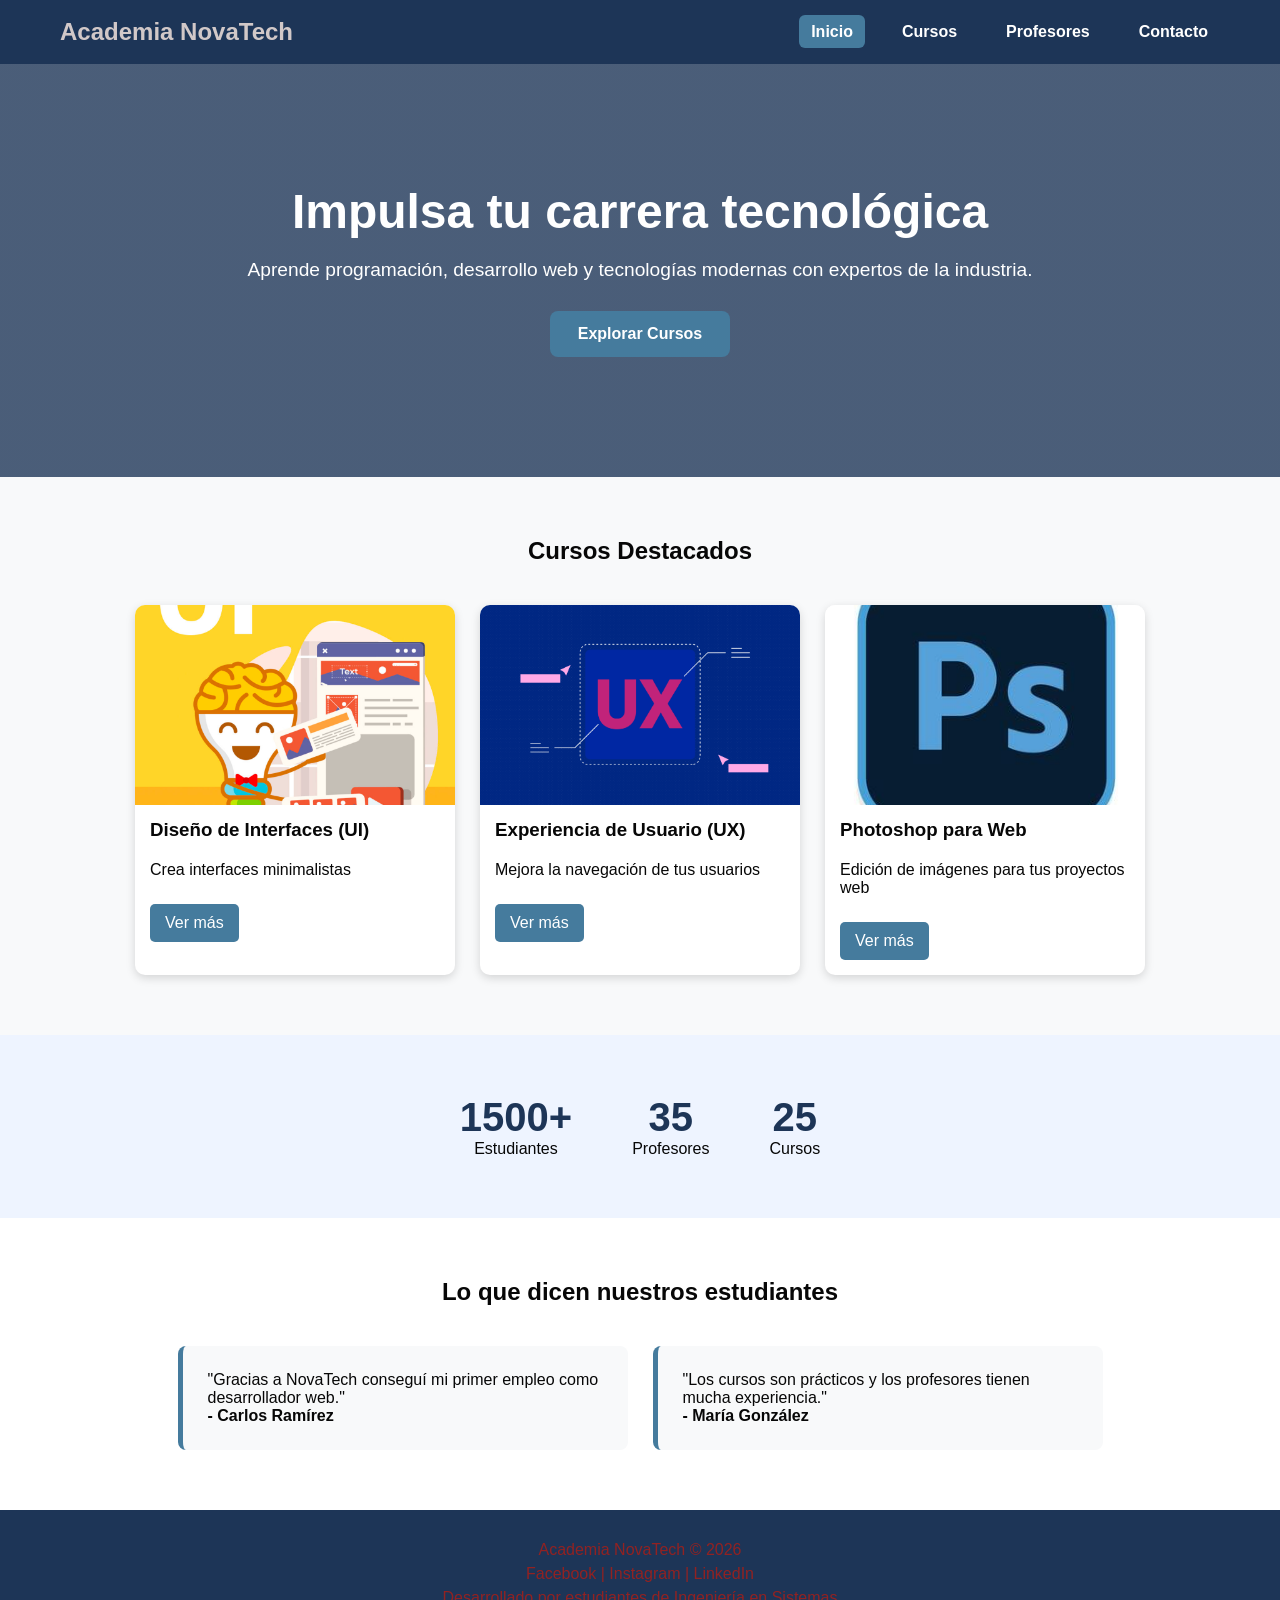
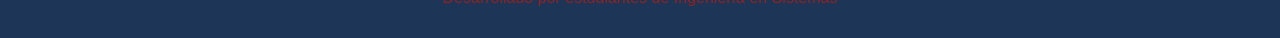
==== index.html @ 83d4b112 "THML y CSS de Index Diseno html de la pagina de inicio y estilos especificos para la pagina" ====
<!DOCTYPE html>
<html lang="es">
<head>
    <meta charset="UTF-8">
    <meta name="viewport" content="width=device-width, initial-scale=1.0">
    <title>Academia NovaTech - Inicio</title>

    <link rel="stylesheet" href="css/style.css">
    <link rel="stylesheet" href="css/index.css">
</head>
<body>

    <header>
        <nav class="navbar">
            <div class="logo">
                <h1>Academia NovaTech</h1>
            </div>

            <ul class="nav-links">
                <li><a href="index.html" class="activo">Inicio</a></li>
                <li><a href="cursos.html">Cursos</a></li>
                <li><a href="profesores.html">Profesores</a></li>
                <li><a href="contacto.html">Contacto</a></li>
            </ul>
        </nav>
    </header>

    <main>

        <!-- Incio -->
        <section class="hero">
            <div class="hero-content">
                <h2>Impulsa tu carrera tecnológica</h2>
                <p>
                    Aprende programación, desarrollo web y tecnologías modernas
                    con expertos de la industria.
                </p>
                <a href="cursos.html" class="btn-principal">
                    Explorar Cursos
                </a>
            </div>
        </section>

        <!-- Preview de los cursos, todos los likns van a curso.html -->
        <section class="destacados">
            <h2>Cursos Destacados</h2>

            <div class="cards-container">

                <article class="curso-card">
                    <img src="img/ui.jpg" alt="Curso UI" class="img-curso">
                    <h3>Diseño de Interfaces (UI)</h3>
                    <p>Crea interfaces minimalistas</p>
                    <a href="cursos.html" class="btn-card">Ver más</a>
                </article>

                <article class="curso-card">
                    <img src="img/ux.jpg" alt="Curso UX" class="img-curso">
                    <h3>Experiencia de Usuario (UX)</h3>
                    <p>Mejora la navegación de tus usuarios</p>
                    <a href="cursos.html" class="btn-card">Ver más</a>
                </article>

                <article class="curso-card">
                    <img src="img/photoshop.jpg" alt="Curso Photoshop" class="img-curso">
                    <h3>Photoshop para Web</h3>
                    <p>Edición de imágenes para tus proyectos web</p>
                    <a href="cursos.html" class="btn-card">Ver más</a>
                </article>

            </div>
        </section>

        <!-- Seccion de estadísticas -->
        <section class="estadisticas">

            <div class="stat">
                <h3>1500+</h3>
                <p>Estudiantes</p>
            </div>

            <div class="stat">
                <h3>35</h3>
                <p>Profesores</p>
            </div>

            <div class="stat">
                <h3>25</h3>
                <p>Cursos</p>
            </div>

        </section>

        <!-- Tetimonios -->
        <section class="testimonios">

            <h2>Lo que dicen nuestros estudiantes</h2>

            <div class="testimonios-container">

                <article class="testimonio">
                    <p>
                        "Gracias a NovaTech conseguí mi primer empleo como
                        desarrollador web."
                    </p>
                    <h4>- Carlos Ramírez</h4>
                </article>

                <article class="testimonio">
                    <p>
                        "Los cursos son prácticos y los profesores tienen mucha experiencia."
                    </p>
                    <h4>- María González</h4>
                </article>

            </div>

        </section>

    </main>
    <!--Footer-->
    <footer>
        <div class="footer-contenido">
            <p>Academia NovaTech © 2026</p>
            <p>Facebook | Instagram | LinkedIn</p>
            <p>Desarrollado por estudiantes de Ingeniería en Sistemas</p>
        </div>
    </footer>

</body>
</html>
---- css/style.css ----
/* 
Paleta de colores de Academia NovaTech:
Azul oscuro: #1d3557
Azul medio: #457b9d
Azul claro: #eef4ff
Blanco: #ffffff
Gris claro: #f8f9fa
Texto oscuro: #333333
*/

* {
    margin: 0;
    padding: 0;
    box-sizing: border-box;
}

body {
    font-family: Arial, Helvetica, sans-serif;
    background-color: #ffffff;
    color: #070707;
}

.navbar {
    background-color: #1d3557;
    display: flex;
    justify-content: space-between;
    align-items: center;
    padding: 18px 60px;
}

.logo h1 {
    color: #d1c8c8;
    font-size: 1.5rem;
}

.nav-links {
    list-style: none;
    display: flex;
    gap: 25px;
}

.nav-links a {
    color: #ffffff;
    text-decoration: none;
    font-weight: bold;
    padding: 8px 12px;
    border-radius: 6px;
    transition: background-color 0.3s ease;
}

.nav-links a:hover,
.nav-links a.activo {
    background-color: #457b9d;
}

footer {
    background-color: #1d3557;
    color: #912222;
    text-align: center;
    padding: 25px 20px;
}

.footer-contenido p {
    margin: 6px 0;
}


@media (max-width: 700px) {
    .navbar {
        flex-direction: column;
        gap: 15px;
        padding: 20px;
    }

    .nav-links {
        flex-direction: column;
        align-items: center;
        gap: 12px;
    }

    .logo h1 {
        text-align: center;
    }
}
---- css/index.css ----
/* Estilos para el inicio */

.hero {
    background: linear-gradient(rgba(29,53,87,0.8),
    rgba(29,53,87,0.8)),
    url("https://picsum.photos/1600/700?random=10");
    background-size: cover;
    background-position: center;

    color: white;
    text-align: center;
    padding: 120px 20px;
}

.hero-content {
    max-width: 800px;
    margin: auto;
}

.hero h2 {
    font-size: 3rem;
    margin-bottom: 20px;
}

.hero p {
    font-size: 1.2rem;
    margin-bottom: 30px;
}

.btn-principal {
    display: inline-block;
    background-color: #457b9d;
    color: white;
    text-decoration: none;
    padding: 14px 28px;
    border-radius: 8px;
    font-weight: bold;
}

.btn-principal:hover {
    background-color: #1d3557;
}

/* Estilos para los cursos */

.destacados {
    padding: 60px 20px;
    background-color: #f8f9fa;
}

.destacados h2 {
    text-align: center;
    margin-bottom: 40px;
}

.cards-container {
    display: flex;
    justify-content: center;
    gap: 25px;
    flex-wrap: wrap;
}

.curso-card {
    background-color: white;
    width: 320px;
    border-radius: 10px;
    overflow: hidden;
    box-shadow: 0 3px 10px rgba(0,0,0,0.15);
}

.curso-card img {
    width: 100%;
    height: 200px;
    object-fit: cover;
}

.curso-card h3,
.curso-card p {
    padding: 10px 15px;
}

.btn-card {
    display: inline-block;
    margin: 15px;
    background-color: #457b9d;
    color: white;
    text-decoration: none;
    padding: 10px 15px;
    border-radius: 5px;
}

/* Estilos para estadisticas */

.estadisticas {
    display: flex;
    justify-content: center;
    gap: 60px;
    padding: 60px 20px;
    background-color: #eef4ff;
    flex-wrap: wrap;
}

.stat {
    text-align: center;
}

.stat h3 {
    font-size: 2.5rem;
    color: #1d3557;
}

/* Estilos de testimonios */

.testimonios {
    padding: 60px 20px;
}

.testimonios h2 {
    text-align: center;
    margin-bottom: 40px;
}

.testimonios-container {
    display: flex;
    justify-content: center;
    gap: 25px;
    flex-wrap: wrap;
}

.testimonio {
    max-width: 450px;
    background-color: #f8f9fa;
    padding: 25px;
    border-left: 5px solid #457b9d;
    border-radius: 8px;
}


@media (max-width: 768px) {

    .hero h2 {
        font-size: 2rem;
    }

    .estadisticas {
        gap: 30px;
    }

    .curso-card {
        width: 100%;
        max-width: 350px;
    }
}
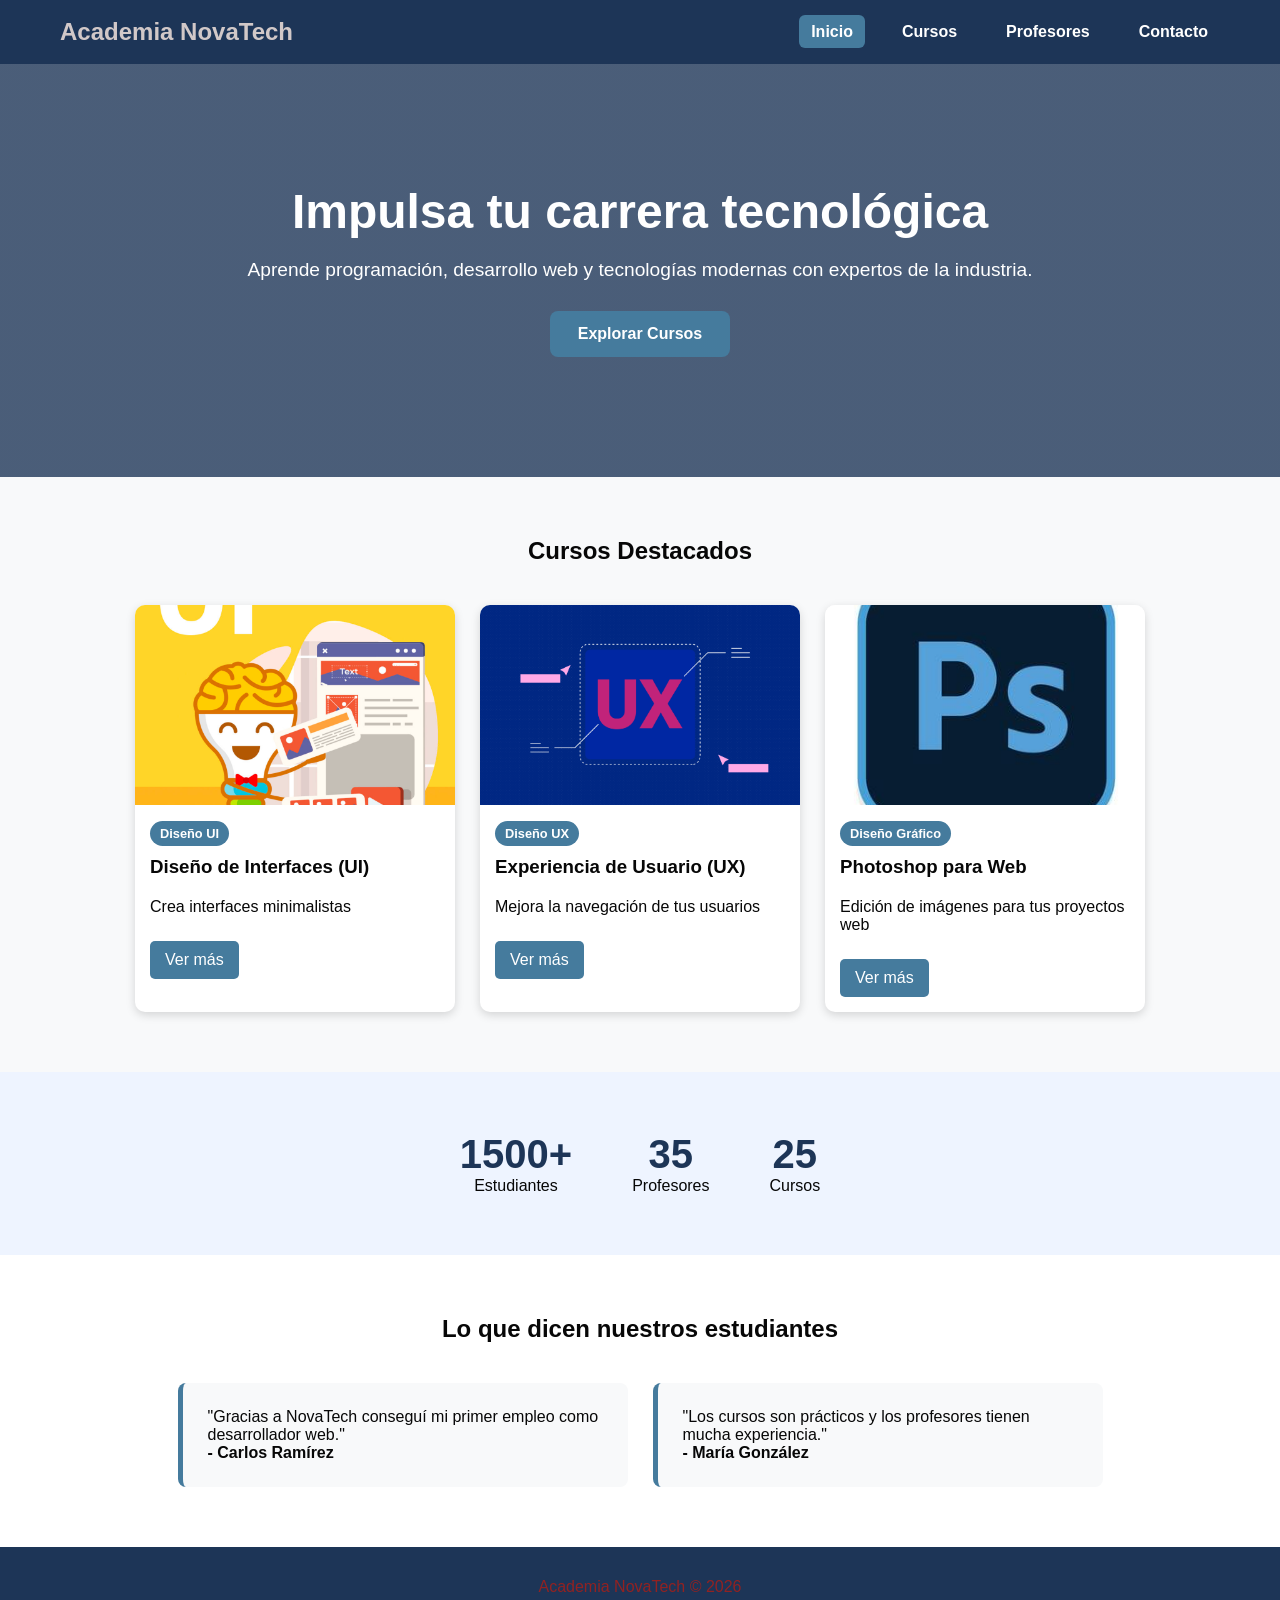
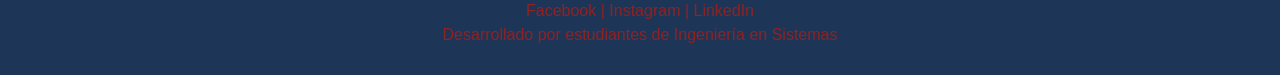
==== commit b43c845e: "Cambios en index Se cambio la manera en la que se muestran los cursos destacados en el index impleme" ====
--- a/index.html
+++ b/index.html
@@ -7,6 +7,7 @@
 
     <link rel="stylesheet" href="css/style.css">
     <link rel="stylesheet" href="css/index.css">
+
 </head>
 <body>
 
@@ -41,7 +42,17 @@
             </div>
         </section>
 
-        <!-- Preview de los cursos, todos los likns van a curso.html -->
+        <!-- Tarea #2 con javaScript seccion de cursos destacados -->
+        <section class="destacados">
+            <h2>Cursos Destacados</h2>
+
+            <div id="cursos-container" class="cards-container">
+            <!-- Los cursos se generan con JavaScript -->
+            </div>
+        </section>
+        
+    <!--Seccion anterior de cursos-->
+        <!-- Preview de los cursos, todos los likns van a curso.html 
         <section class="destacados">
             <h2>Cursos Destacados</h2>
 
@@ -69,7 +80,7 @@
                 </article>
 
             </div>
-        </section>
+        </section>-->
 
         <!-- Seccion de estadísticas -->
         <section class="estadisticas">
@@ -126,6 +137,7 @@
             <p>Desarrollado por estudiantes de Ingeniería en Sistemas</p>
         </div>
     </footer>
-
+    <script src="js/index.js"></script>
+    <!-- Agregar JS al index -->
 </body>
 </html>
--- a/css/index.css
+++ b/css/index.css
@@ -3,7 +3,7 @@
 .hero {
     background: linear-gradient(rgba(29,53,87,0.8),
     rgba(29,53,87,0.8)),
-    url("https://picsum.photos/1600/700?random=10");
+    url("https://external-content.duckduckgo.com/iu/?u=https%3A%2F%2Fimages.pexels.com%2Fphotos%2F1525041%2Fpexels-photo-1525041.jpeg%3Fcs%3Dsrgb%26dl%3Dpexels-francesco-ungaro-1525041.jpg%26fm%3Djpg&f=1&nofb=1&ipt=35a24190a0fcbfb24cca2c0979db3003c2f43cd70767007f5cb45ae5c8da0ffa");
     background-size: cover;
     background-position: center;
 
@@ -134,7 +134,17 @@
     border-left: 5px solid #457b9d;
     border-radius: 8px;
 }
-
+/* Estilos para categorias Tarea #2 */
+.categoria {
+    display: inline-block;
+    background-color: #457b9d;
+    color: white;
+    padding: 5px 10px;
+    margin: 12px 15px 0;
+    border-radius: 20px;
+    font-size: 0.8rem;
+    font-weight: bold;
+}
 
 @media (max-width: 768px) {
 
